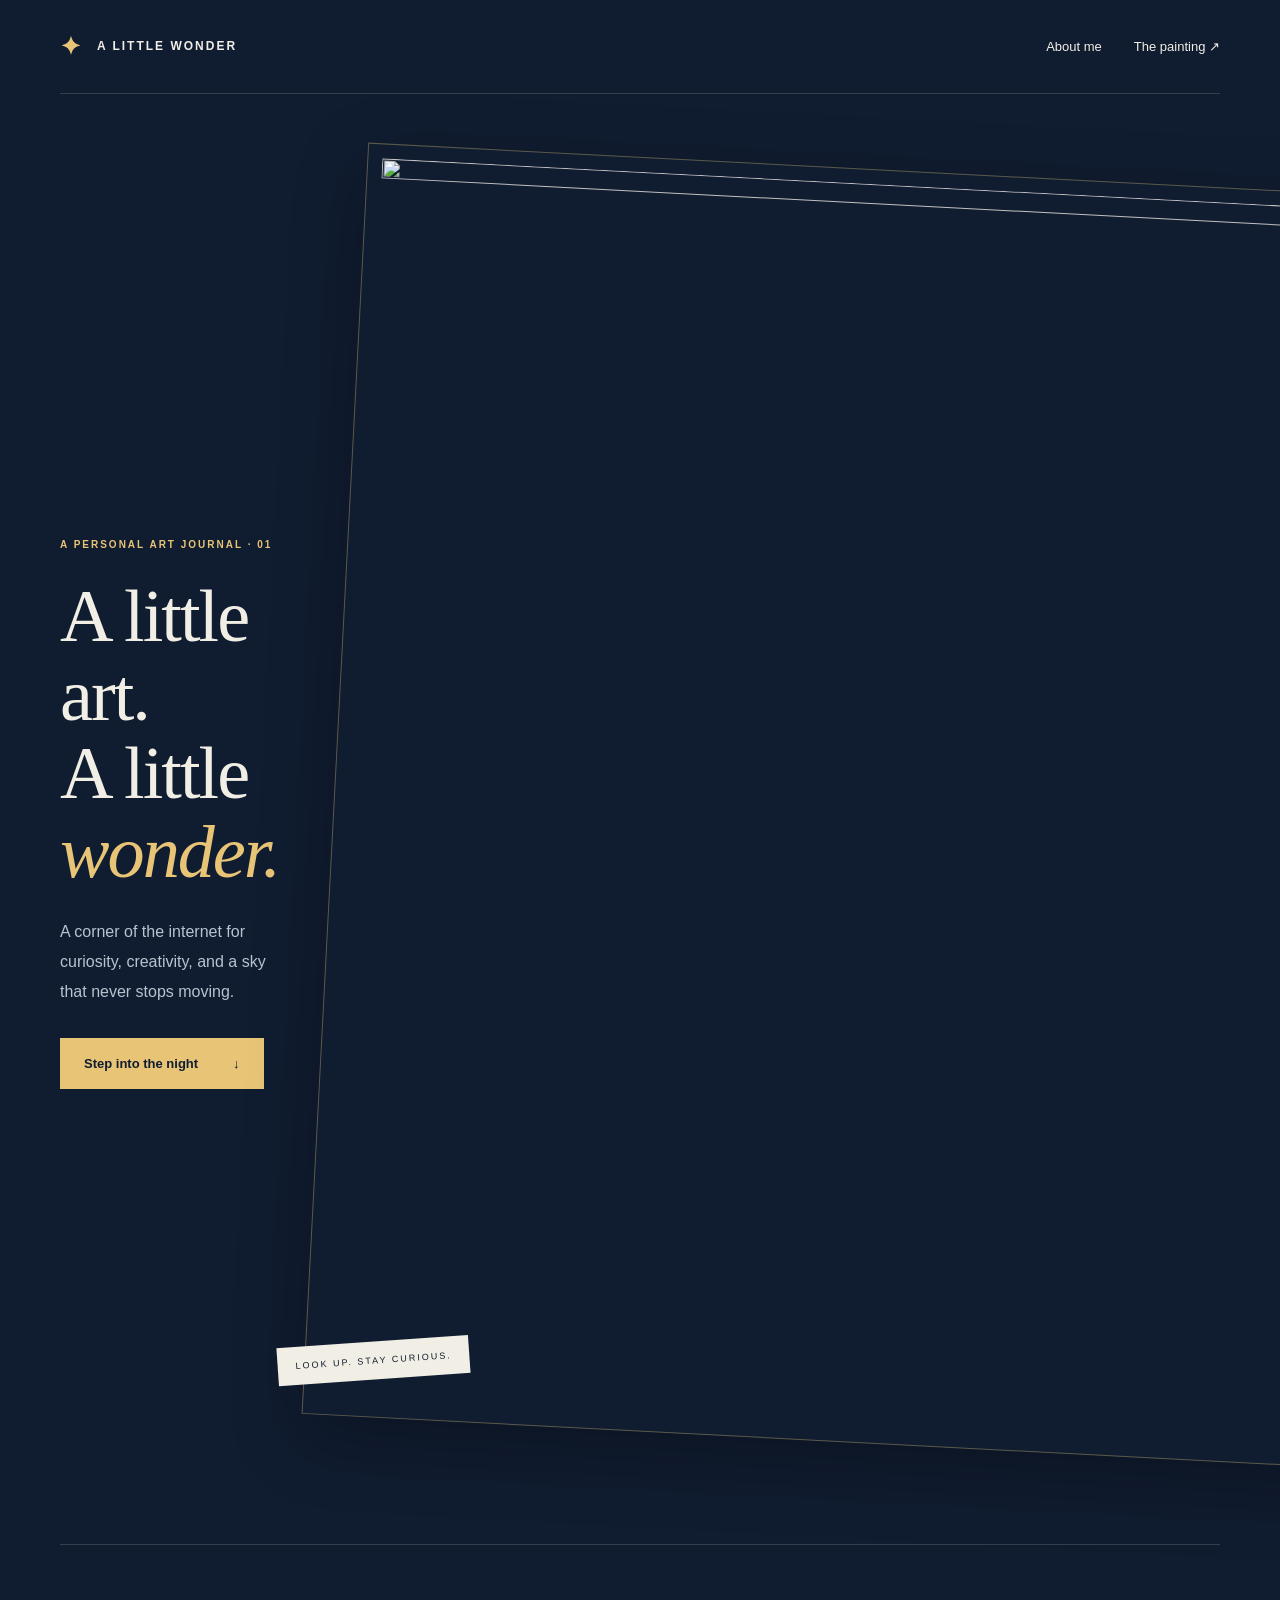
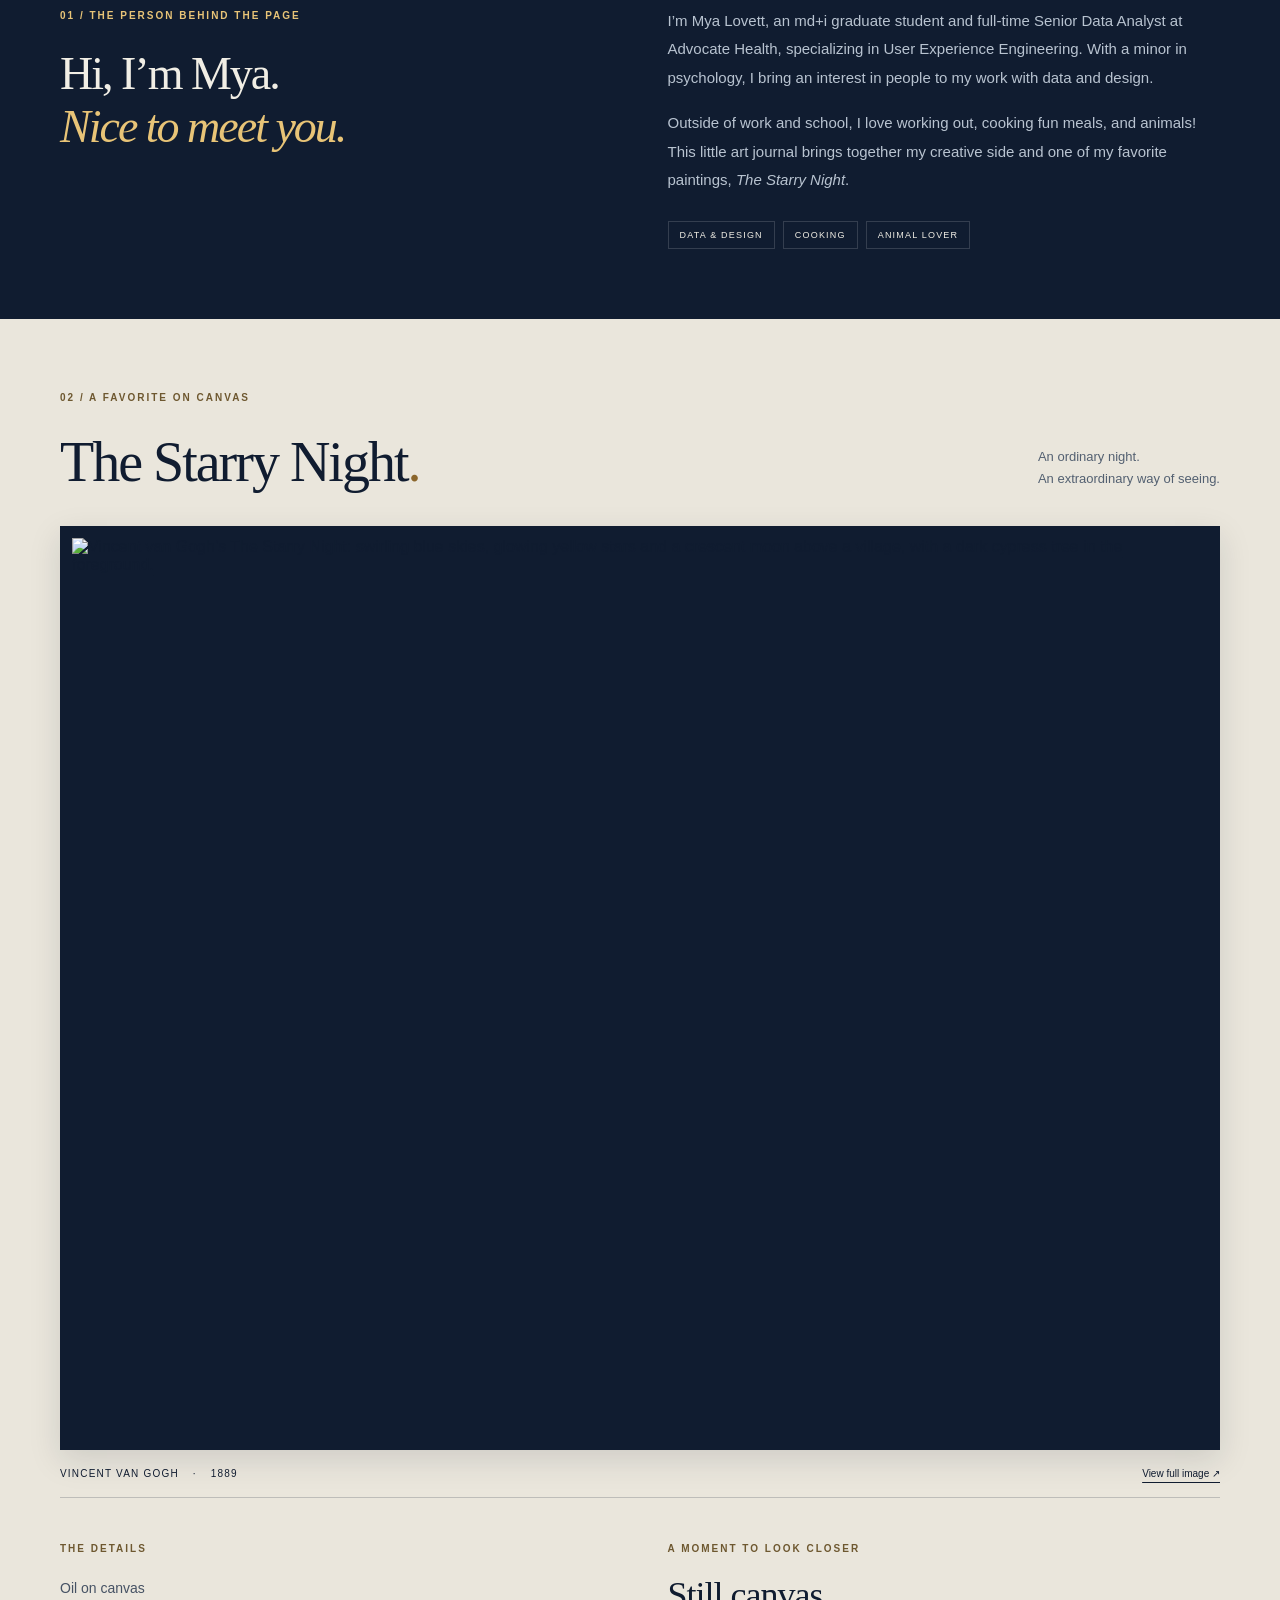
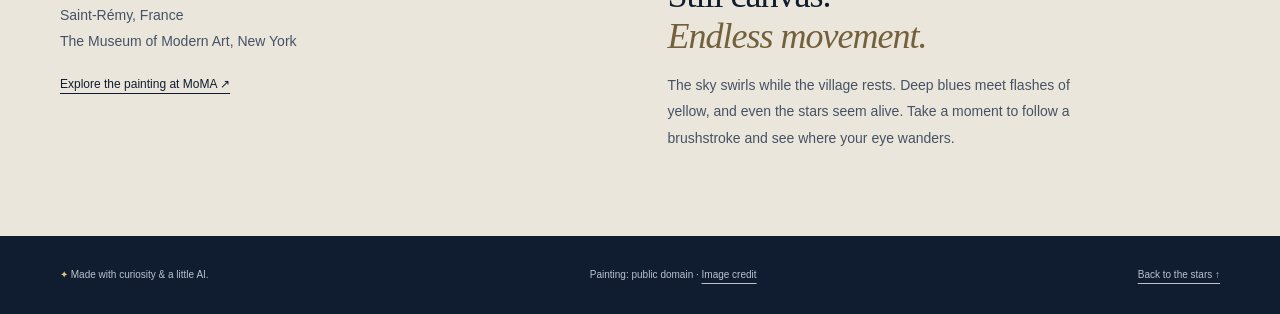
==== index.html @ 074fc3cb "Mya Lovett  journal featuring The Starry Night" ====
<!DOCTYPE html>
<html lang="en">
<head>
  <meta charset="UTF-8">
  <meta name="viewport" content="width=device-width, initial-scale=1">
  <meta name="description" content="A personal exploration of art, imagination, and Vincent van Gogh’s The Starry Night.">
  <meta name="theme-color" content="#101c30">
  <title>Mya Lovett · A Little Wonder</title>
  <link rel="stylesheet" href="styles.css">
</head>
<body>
  <a class="skip-link" href="#main">Skip to content</a>
  <header class="site-header wrap">
    <a class="wordmark" href="#" aria-label="A Little Wonder home"><span aria-hidden="true">✦</span> A LITTLE WONDER</a>
    <nav aria-label="Main navigation"><a href="#about">About me</a><a href="#painting">The painting <span aria-hidden="true">↗</span></a></nav>
  </header>
  <main id="main">
    <section class="hero wrap" aria-labelledby="hero-title">
      <div class="hero-copy">
        <p class="eyebrow">A PERSONAL ART JOURNAL · 01</p>
        <h1 id="hero-title">A little art.<br>A little <em>wonder.</em></h1>
        <p class="intro">A corner of the internet for curiosity, creativity, and a sky that never stops moving.</p>
        <a class="button" href="#painting">Step into the night <span aria-hidden="true">↓</span></a>
      </div>
      <div class="hero-art" aria-hidden="true"><img src="assets/starry-night.jpg" alt="" width="1280" height="1014"><span class="art-note">LOOK UP. STAY CURIOUS.</span></div>
    </section>
    <section class="about wrap" id="about" aria-labelledby="about-title">
      <div><p class="eyebrow">01 / THE PERSON BEHIND THE PAGE</p><h2 id="about-title">Hi, I’m Mya.<br><em>Nice to meet you.</em></h2></div>
      <div class="about-copy">
        <p>I’m Mya Lovett, an md+i graduate student and full-time Senior Data Analyst at Advocate Health, specializing in User Experience Engineering. With a minor in psychology, I bring an interest in people to my work with data and design.</p>
        <p>Outside of work and school, I love working out, cooking fun meals, and animals! This little art journal brings together my creative side and one of my favorite paintings, <cite>The Starry Night</cite>.</p>
        <div class="interests"><span>DATA & DESIGN</span><span>COOKING</span><span>ANIMAL LOVER</span></div>
      </div>
    </section>
    <section class="gallery" id="painting" aria-labelledby="painting-title">
      <div class="wrap">
        <div class="gallery-heading"><div><p class="eyebrow">02 / A FAVORITE ON CANVAS</p><h2 id="painting-title">The Starry Night<span class="gold">.</span></h2></div><p class="gallery-aside">An ordinary night.<br>An extraordinary way of seeing.</p></div>
        <figure>
          <a class="painting-link" href="assets/starry-night.jpg" target="_blank" rel="noopener" aria-label="Open the full painting in a new tab"><img src="assets/starry-night.jpg" alt="Vincent van Gogh’s The Starry Night: swirling blue skies, glowing yellow stars and a crescent moon above a village, with a dark cypress tree in the foreground." width="1280" height="1014" loading="lazy"></a>
          <figcaption><span>VINCENT VAN GOGH <span class="caption-dot">·</span> 1889</span><a href="assets/starry-night.jpg" target="_blank" rel="noopener">View full image <span aria-hidden="true">↗</span></a></figcaption>
        </figure>
        <div class="art-details"><div><p class="eyebrow">THE DETAILS</p><p>Oil on canvas<br>Saint-Rémy, France<br>The Museum of Modern Art, New York</p><a class="text-link" href="https://www.moma.org/collection/works/79802" target="_blank" rel="noopener">Explore the painting at MoMA ↗</a></div><div><p class="eyebrow">A MOMENT TO LOOK CLOSER</p><h3>Still canvas.<br><em>Endless movement.</em></h3><p>The sky swirls while the village rests. Deep blues meet flashes of yellow, and even the stars seem alive. Take a moment to follow a brushstroke and see where your eye wanders.</p></div></div>
      </div>
    </section>
  </main>
  <footer class="wrap"><p><span class="gold" aria-hidden="true">✦</span> Made with curiosity & a little AI.</p><p>Painting: public domain · <a href="https://commons.wikimedia.org/wiki/File:Van_Gogh_-_Starry_Night_-_Google_Art_Project.jpg">Image credit</a></p><a href="#">Back to the stars ↑</a></footer>
</body>
</html>
---- styles.css ----
@charset "UTF-8";
:root{color-scheme:dark;--ink:#101c30;--paper:#f1eee5;--gold:#e8c477;--muted:#b8c3d0;--line:#ffffff26}
*{box-sizing:border-box}html{scroll-behavior:smooth;scroll-padding-top:32px}body{margin:0;background:var(--ink);color:var(--paper);font-family:Arial,Helvetica,sans-serif;-webkit-font-smoothing:antialiased}a{color:inherit;text-underline-offset:5px}a:focus-visible{outline:3px solid var(--gold);outline-offset:7px}img{display:block;max-width:100%;height:auto}.wrap{width:min(1160px,calc(100% - 96px));margin-inline:auto}.site-header{display:flex;justify-content:space-between;align-items:center;padding:32px 0;border-bottom:1px solid var(--line)}.wordmark{font-size:12px;letter-spacing:2px;text-decoration:none;font-weight:700}.wordmark span{color:var(--gold);font-size:25px;vertical-align:middle;margin-right:9px}nav{display:flex;gap:32px;font-size:13px}nav a{text-decoration:none}nav a:hover{color:var(--gold)}.hero{display:grid;grid-template-columns:1fr 1fr;align-items:center;gap:55px;padding-block:82px 95px}.eyebrow{font-size:10px;letter-spacing:2px;font-weight:700;color:var(--gold);line-height:1.7;margin:0 0 24px}h1,h2,h3{font-family:Georgia,'Times New Roman',serif;font-weight:400;margin:0;letter-spacing:-2px}h1{font-size:clamp(48px,5.8vw,76px);line-height:1.06}em{color:var(--gold);font-weight:400}.intro{font-size:16px;color:var(--muted);line-height:1.9;max-width:350px;margin:25px 0 30px}.button{display:inline-flex;align-items:center;gap:35px;background:var(--gold);color:var(--ink);padding:17px 23px;font-size:13px;font-weight:700;text-decoration:none;border:1px solid var(--gold);transition:background .2s}.button:hover{background:#f5dca5}.hero-art{position:relative;padding:14px;border:1px solid #cbb37466;transform:rotate(3deg);box-shadow:0 22px 70px #0004}.hero-art img{aspect-ratio:1.03;object-fit:cover}.art-note{position:absolute;bottom:37px;left:-28px;background:var(--paper);color:var(--ink);font-size:9px;letter-spacing:2px;padding:14px 18px;transform:rotate(-7deg)}.about{border-top:1px solid var(--line);display:grid;grid-template-columns:1fr 1fr;gap:55px;padding-block:62px 70px}h2{font-size:46px;line-height:1.15}.about-copy p{color:var(--muted);font-size:15px;line-height:1.9;margin:0 0 17px}.interests{display:flex;gap:8px;flex-wrap:wrap;padding-top:9px}.interests span{border:1px solid var(--line);padding:8px 11px;font-size:9px;letter-spacing:1.2px}.gallery{background:#eae6dc;color:var(--ink);padding:70px 0}.gallery .eyebrow{color:#6e5830}.gallery-heading{display:flex;justify-content:space-between;align-items:end;margin-bottom:32px}.gallery-heading h2{font-size:56px}.gold{color:var(--gold)}.gallery h2 .gold{color:#8b662c}.gallery-aside{font-size:13px;line-height:1.7;color:#536071;margin:0 0 4px}figure{margin:0}.painting-link{display:block;padding:12px;background:#101c30;box-shadow:0 10px 30px #101c3020}.painting-link img{width:100%}figcaption{display:flex;justify-content:space-between;padding-block:18px;border-bottom:1px solid #101c3033;font-size:10px;letter-spacing:1.2px}figcaption a{letter-spacing:0}.caption-dot{margin:0 10px}.art-details{display:grid;grid-template-columns:1fr 1fr;gap:55px;padding-top:42px}.art-details p:not(.eyebrow){font-size:14px;line-height:1.9;color:#465264;max-width:430px}.art-details .eyebrow{margin-bottom:18px}.art-details h3{font-size:36px;line-height:1.15;letter-spacing:-1px}.art-details em{color:#74603a}.text-link{display:inline-block;margin-top:8px;font-size:12px}footer{display:flex;justify-content:space-between;align-items:center;gap:20px;padding-block:30px;font-size:10px;color:var(--muted);line-height:1.8}footer p{margin:0}.skip-link{position:absolute;top:-100px;left:20px;background:var(--gold);color:var(--ink);padding:14px;z-index:5}.skip-link:focus{top:10px}
@media(max-width:760px){.wrap{width:calc(100% - 40px)}.site-header{padding-block:23px}.wordmark{font-size:9px;letter-spacing:1.2px}nav{gap:16px;font-size:11px}.hero{grid-template-columns:1fr;gap:48px;padding-block:50px 60px}.hero-copy{max-width:480px}h1{font-size:60px}.hero-art{width:85%;justify-self:center;max-width:430px}.intro{max-width:390px}.about{grid-template-columns:1fr;gap:28px;padding-block:45px}.about h2{font-size:40px}.eyebrow{margin-bottom:18px}.gallery{padding-block:45px}.gallery-heading{display:block}.gallery-heading h2{font-size:42px}.gallery-aside{margin-top:18px}.art-details{grid-template-columns:1fr;gap:30px}.painting-link{padding:7px}figcaption{font-size:8px;letter-spacing:.7px;gap:12px}.caption-dot{margin-inline:3px}footer{flex-wrap:wrap;gap:10px}footer p:first-child{width:100%}}
@media(prefers-reduced-motion:reduce){html{scroll-behavior:auto}*{transition:none!important}}
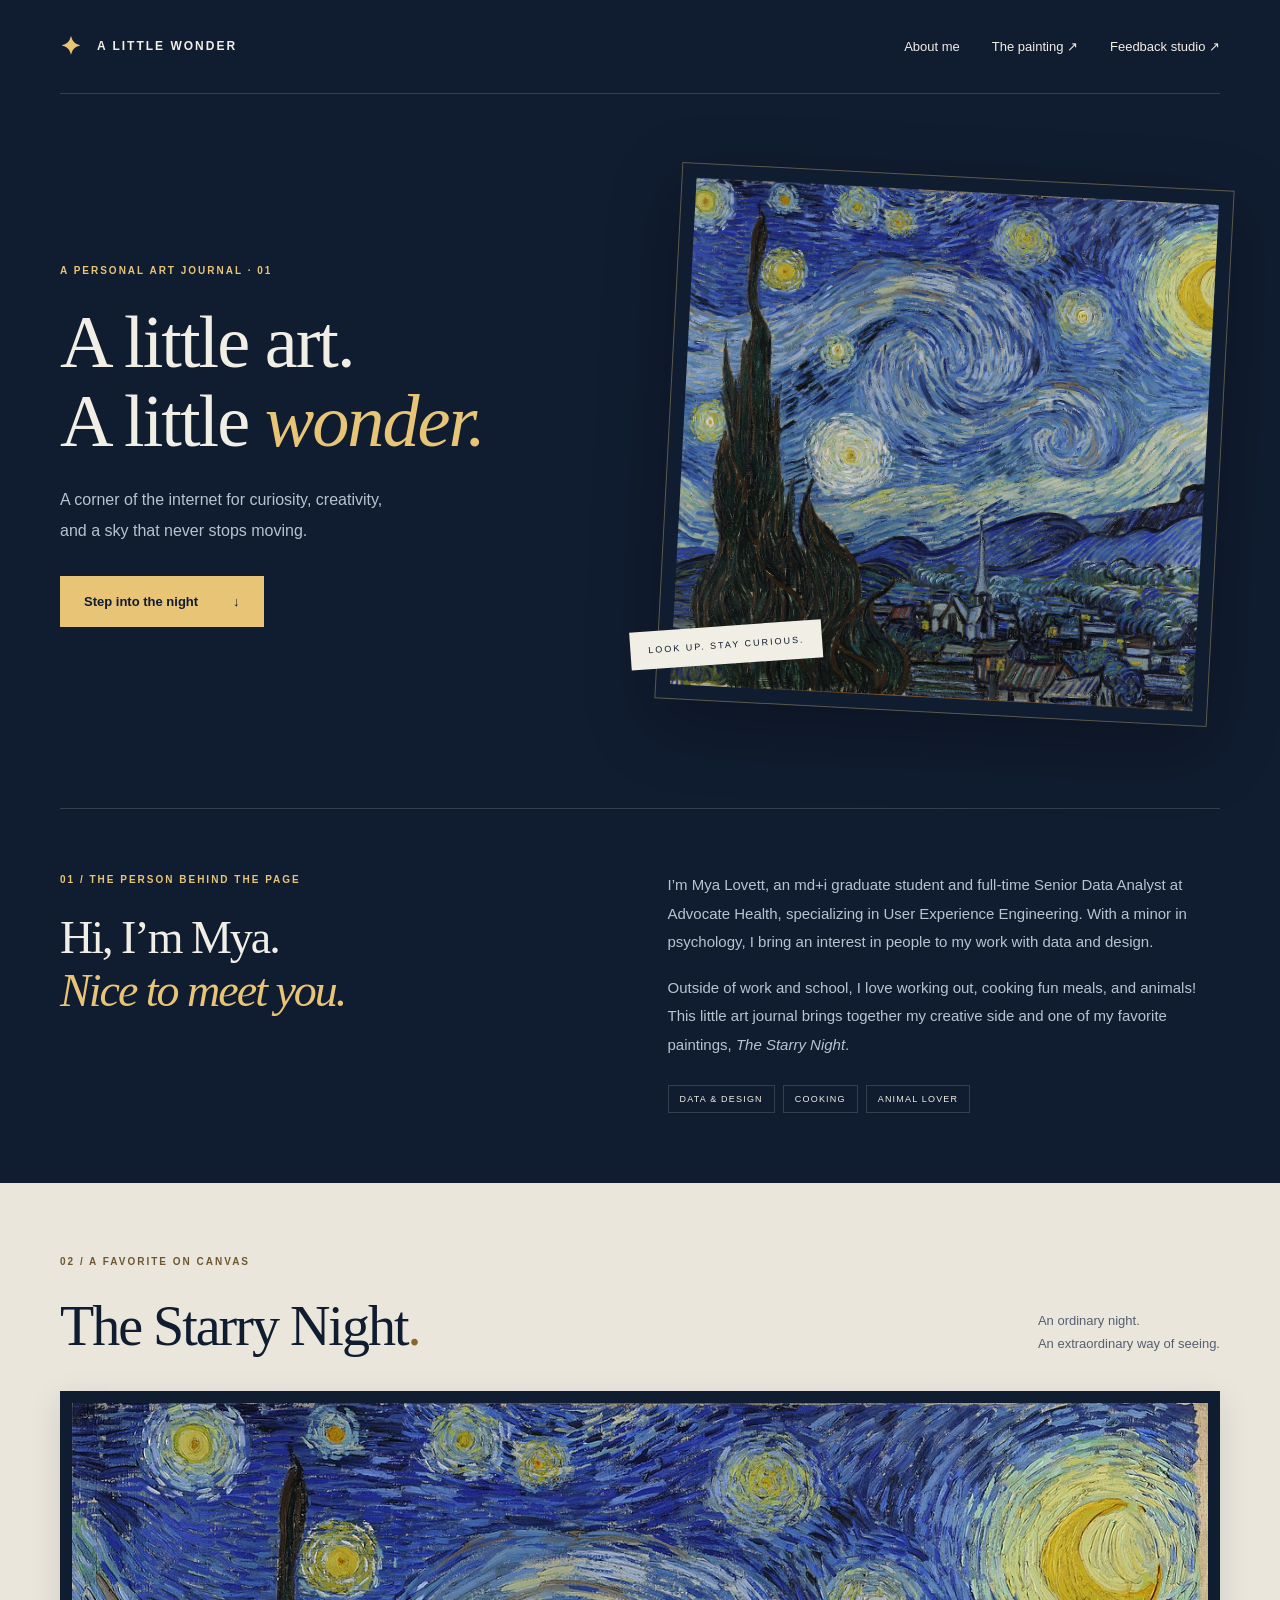
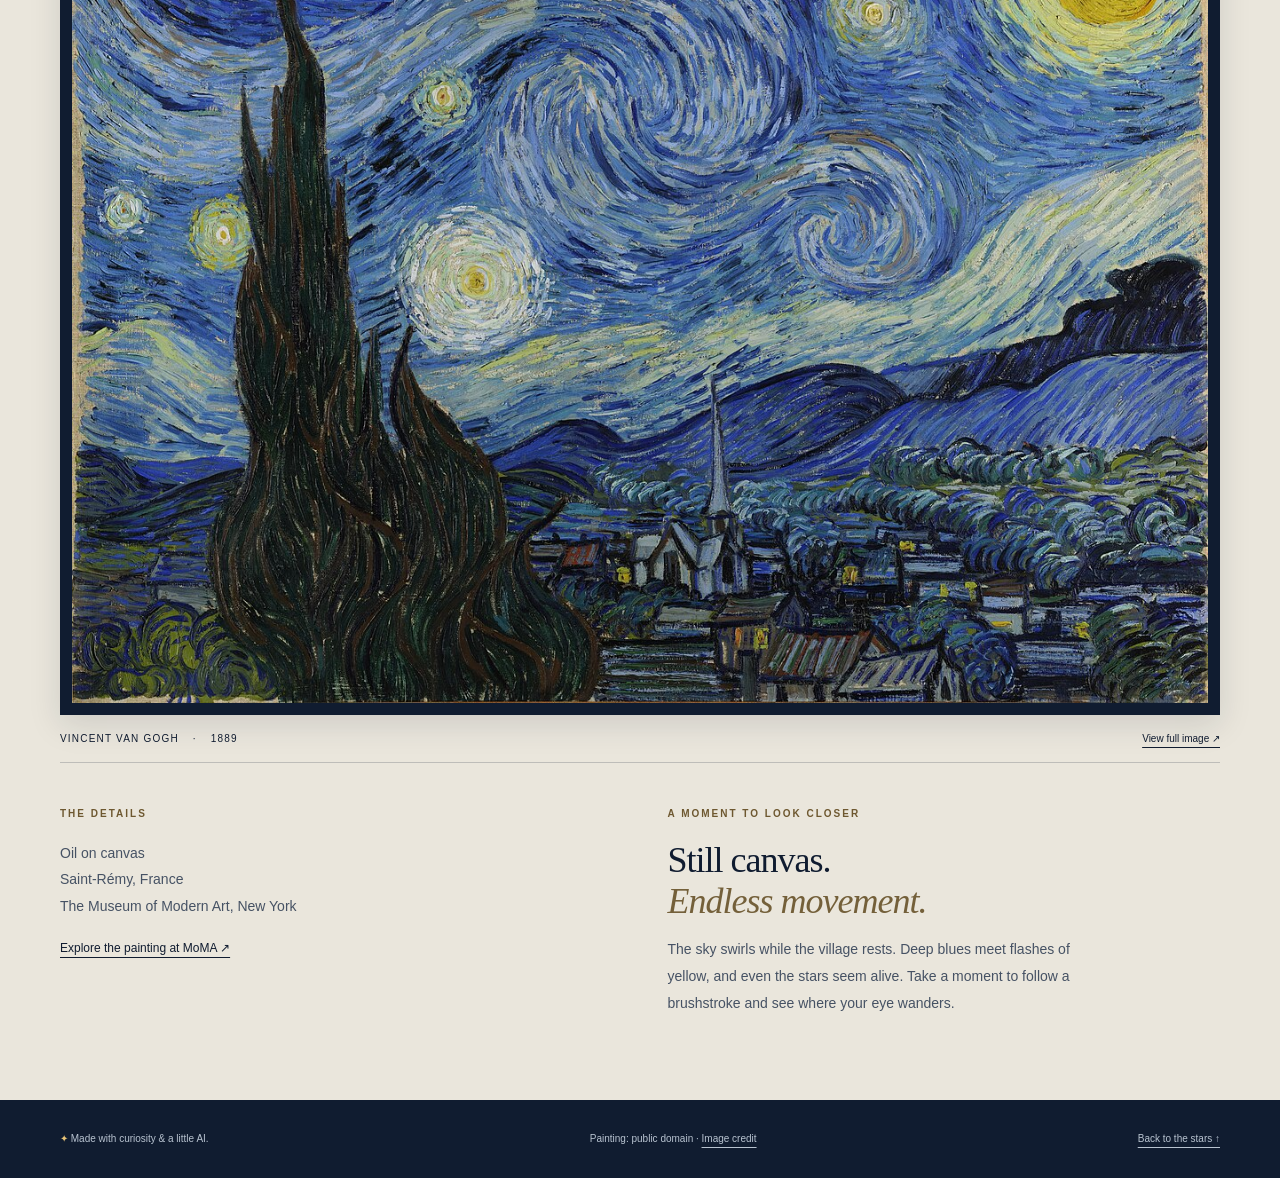
==== commit 40491432: "Connect art journal to Intent feedback studio" ====
--- a/index.html
+++ b/index.html
@@ -12,7 +12,7 @@
   <a class="skip-link" href="#main">Skip to content</a>
   <header class="site-header wrap">
     <a class="wordmark" href="#" aria-label="A Little Wonder home"><span aria-hidden="true">✦</span> A LITTLE WONDER</a>
-    <nav aria-label="Main navigation"><a href="#about">About me</a><a href="#painting">The painting <span aria-hidden="true">↗</span></a></nav>
+    <nav aria-label="Main navigation"><a href="#about">About me</a><a href="#painting">The painting <span aria-hidden="true">↗</span></a><a href="feedback/">Feedback studio <span aria-hidden="true">↗</span></a></nav>
   </header>
   <main id="main">
     <section class="hero wrap" aria-labelledby="hero-title">
--- a/styles.css
+++ b/styles.css
@@ -3,3 +3,4 @@
 *{box-sizing:border-box}html{scroll-behavior:smooth;scroll-padding-top:32px}body{margin:0;background:var(--ink);color:var(--paper);font-family:Arial,Helvetica,sans-serif;-webkit-font-smoothing:antialiased}a{color:inherit;text-underline-offset:5px}a:focus-visible{outline:3px solid var(--gold);outline-offset:7px}img{display:block;max-width:100%;height:auto}.wrap{width:min(1160px,calc(100% - 96px));margin-inline:auto}.site-header{display:flex;justify-content:space-between;align-items:center;padding:32px 0;border-bottom:1px solid var(--line)}.wordmark{font-size:12px;letter-spacing:2px;text-decoration:none;font-weight:700}.wordmark span{color:var(--gold);font-size:25px;vertical-align:middle;margin-right:9px}nav{display:flex;gap:32px;font-size:13px}nav a{text-decoration:none}nav a:hover{color:var(--gold)}.hero{display:grid;grid-template-columns:1fr 1fr;align-items:center;gap:55px;padding-block:82px 95px}.eyebrow{font-size:10px;letter-spacing:2px;font-weight:700;color:var(--gold);line-height:1.7;margin:0 0 24px}h1,h2,h3{font-family:Georgia,'Times New Roman',serif;font-weight:400;margin:0;letter-spacing:-2px}h1{font-size:clamp(48px,5.8vw,76px);line-height:1.06}em{color:var(--gold);font-weight:400}.intro{font-size:16px;color:var(--muted);line-height:1.9;max-width:350px;margin:25px 0 30px}.button{display:inline-flex;align-items:center;gap:35px;background:var(--gold);color:var(--ink);padding:17px 23px;font-size:13px;font-weight:700;text-decoration:none;border:1px solid var(--gold);transition:background .2s}.button:hover{background:#f5dca5}.hero-art{position:relative;padding:14px;border:1px solid #cbb37466;transform:rotate(3deg);box-shadow:0 22px 70px #0004}.hero-art img{aspect-ratio:1.03;object-fit:cover}.art-note{position:absolute;bottom:37px;left:-28px;background:var(--paper);color:var(--ink);font-size:9px;letter-spacing:2px;padding:14px 18px;transform:rotate(-7deg)}.about{border-top:1px solid var(--line);display:grid;grid-template-columns:1fr 1fr;gap:55px;padding-block:62px 70px}h2{font-size:46px;line-height:1.15}.about-copy p{color:var(--muted);font-size:15px;line-height:1.9;margin:0 0 17px}.interests{display:flex;gap:8px;flex-wrap:wrap;padding-top:9px}.interests span{border:1px solid var(--line);padding:8px 11px;font-size:9px;letter-spacing:1.2px}.gallery{background:#eae6dc;color:var(--ink);padding:70px 0}.gallery .eyebrow{color:#6e5830}.gallery-heading{display:flex;justify-content:space-between;align-items:end;margin-bottom:32px}.gallery-heading h2{font-size:56px}.gold{color:var(--gold)}.gallery h2 .gold{color:#8b662c}.gallery-aside{font-size:13px;line-height:1.7;color:#536071;margin:0 0 4px}figure{margin:0}.painting-link{display:block;padding:12px;background:#101c30;box-shadow:0 10px 30px #101c3020}.painting-link img{width:100%}figcaption{display:flex;justify-content:space-between;padding-block:18px;border-bottom:1px solid #101c3033;font-size:10px;letter-spacing:1.2px}figcaption a{letter-spacing:0}.caption-dot{margin:0 10px}.art-details{display:grid;grid-template-columns:1fr 1fr;gap:55px;padding-top:42px}.art-details p:not(.eyebrow){font-size:14px;line-height:1.9;color:#465264;max-width:430px}.art-details .eyebrow{margin-bottom:18px}.art-details h3{font-size:36px;line-height:1.15;letter-spacing:-1px}.art-details em{color:#74603a}.text-link{display:inline-block;margin-top:8px;font-size:12px}footer{display:flex;justify-content:space-between;align-items:center;gap:20px;padding-block:30px;font-size:10px;color:var(--muted);line-height:1.8}footer p{margin:0}.skip-link{position:absolute;top:-100px;left:20px;background:var(--gold);color:var(--ink);padding:14px;z-index:5}.skip-link:focus{top:10px}
 @media(max-width:760px){.wrap{width:calc(100% - 40px)}.site-header{padding-block:23px}.wordmark{font-size:9px;letter-spacing:1.2px}nav{gap:16px;font-size:11px}.hero{grid-template-columns:1fr;gap:48px;padding-block:50px 60px}.hero-copy{max-width:480px}h1{font-size:60px}.hero-art{width:85%;justify-self:center;max-width:430px}.intro{max-width:390px}.about{grid-template-columns:1fr;gap:28px;padding-block:45px}.about h2{font-size:40px}.eyebrow{margin-bottom:18px}.gallery{padding-block:45px}.gallery-heading{display:block}.gallery-heading h2{font-size:42px}.gallery-aside{margin-top:18px}.art-details{grid-template-columns:1fr;gap:30px}.painting-link{padding:7px}figcaption{font-size:8px;letter-spacing:.7px;gap:12px}.caption-dot{margin-inline:3px}footer{flex-wrap:wrap;gap:10px}footer p:first-child{width:100%}}
 @media(prefers-reduced-motion:reduce){html{scroll-behavior:auto}*{transition:none!important}}
+@media(max-width:520px){.site-header{flex-wrap:wrap;gap:18px}.site-header nav{width:100%;justify-content:space-between;gap:12px}}
